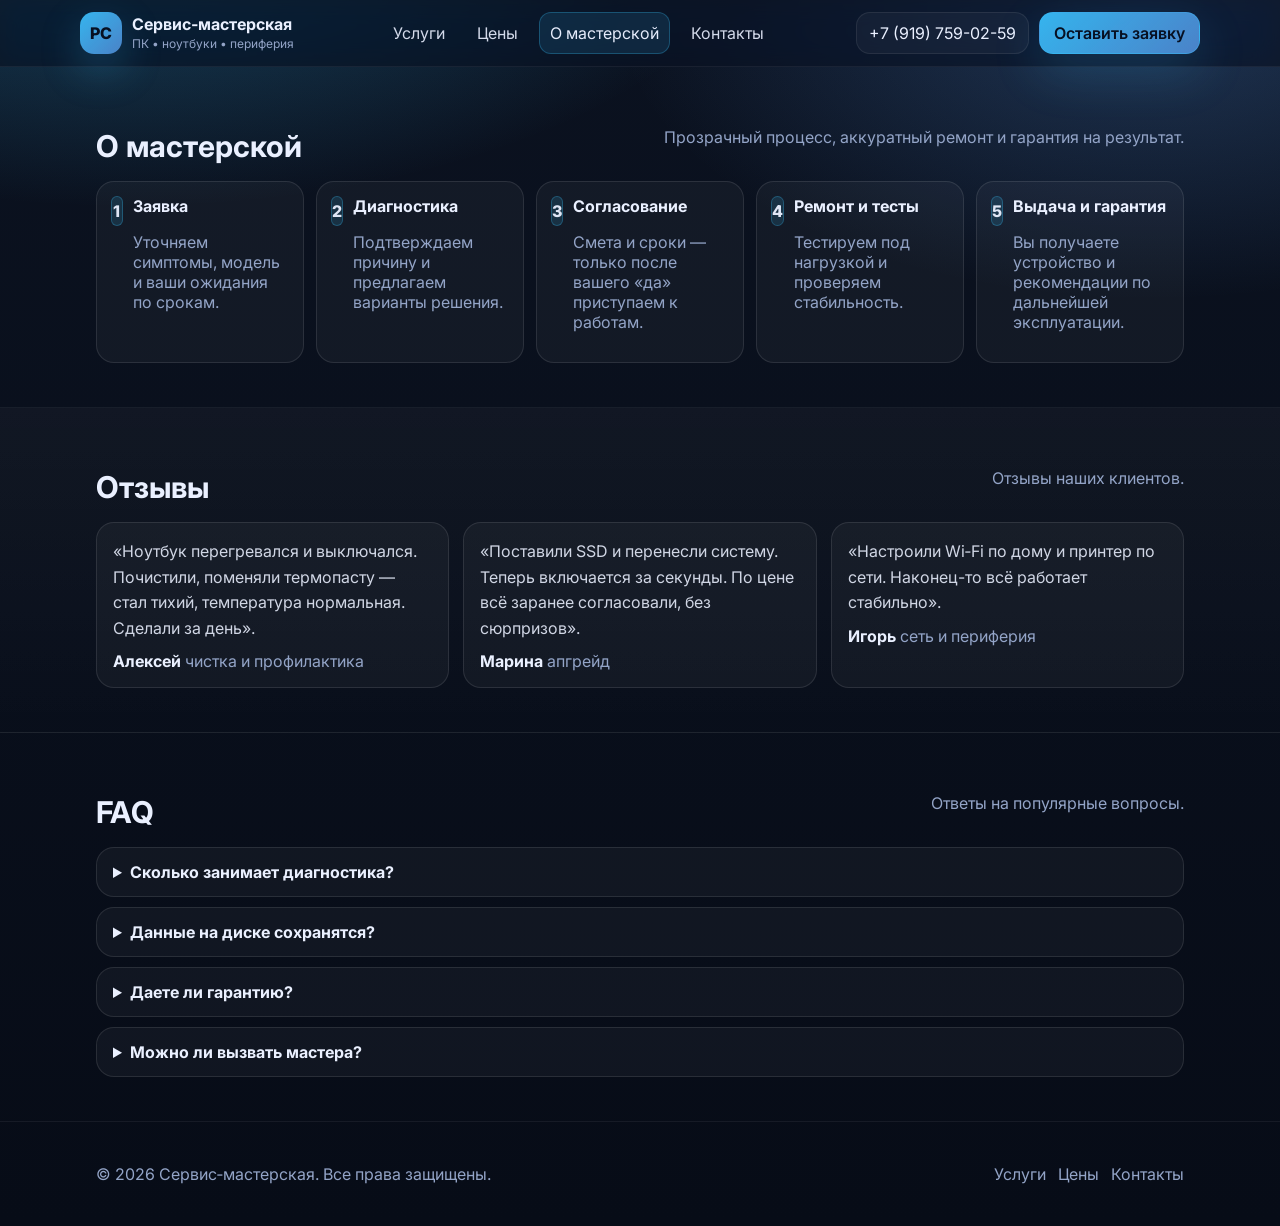
==== about.html @ a39e6612 "Add files via upload" ====
<!doctype html>
<html lang="ru" data-page="about">
  <head>
    <meta charset="UTF-8" />
    <meta name="viewport" content="width=device-width,initial-scale=1" />
    <meta name="theme-color" content="#0b1220" />

    <title>О мастерской — как мы работаем</title>
    <meta
      name="description"
      content="Как мы работаем: заявка, диагностика, согласование, ремонт, выдача и гарантия. Преимущества и ответы на частые вопросы."
    />

    <link rel="icon" href="data:image/svg+xml,%3Csvg xmlns='http://www.w3.org/2000/svg' viewBox='0 0 64 64'%3E%3Cpath fill='%2338bdf8' d='M10 14a6 6 0 0 1 6-6h32a6 6 0 0 1 6 6v22a6 6 0 0 1-6 6H35l-7 8-7-8H16a6 6 0 0 1-6-6V14Z'/%3E%3Cpath fill='%230b1220' d='M20 18h24a2 2 0 0 1 2 2v12a2 2 0 0 1-2 2H20a2 2 0 0 1-2-2V20a2 2 0 0 1 2-2Zm4 20h16v4H24v-4Z'/%3E%3C/svg%3E" />
    <link rel="preconnect" href="https://fonts.googleapis.com" />
    <link rel="preconnect" href="https://fonts.gstatic.com" crossorigin />
    <link
      href="https://fonts.googleapis.com/css2?family=Inter:wght@400;500;600;700&display=swap"
      rel="stylesheet"
    />
    <link rel="stylesheet" href="./assets/css/styles.css" />
  </head>
  <body>
    <a class="skip-link" href="#main">Перейти к содержимому</a>

    <header class="site-header" data-header>
      <div class="container header-inner">
        <a class="brand" href="./index.html" aria-label="На главную">
          <span class="brand-mark" aria-hidden="true">PC</span>
          <span class="brand-text">
            <span class="brand-name">Сервис‑мастерская</span>
            <span class="brand-sub">ПК • ноутбуки • периферия</span>
          </span>
        </a>

        <nav class="nav" aria-label="Основная навигация" data-nav>
          <a class="nav-link" href="./services.html" data-navlink="services">Услуги</a>
          <a class="nav-link" href="./prices.html" data-navlink="prices">Цены</a>
          <a class="nav-link" href="./about.html" data-navlink="about">О мастерской</a>
          <a class="nav-link" href="./contacts.html" data-navlink="contacts">Контакты</a>
        </nav>

        <div class="header-actions">
          <a class="chip" href="tel:+79197590259" data-phone>
            <span class="chip-label">Позвонить</span>
            <span class="chip-strong">+7 (919) 759-02-59</span>
          </a>
          <button class="btn btn-ghost burger" type="button" aria-label="Открыть меню" data-burger>
            <span class="burger-lines" aria-hidden="true"></span>
          </button>
          <a class="btn btn-primary" href="./contacts.html#request">Оставить заявку</a>
        </div>
      </div>
    </header>

    <main id="main">
      <section class="section">
        <div class="container">
          <div class="section-head">
            <h1 class="h2">О мастерской</h1>
            <p class="muted">Прозрачный процесс, аккуратный ремонт и гарантия на результат.</p>
          </div>

          <ol class="steps">
            <li class="step">
              <div class="step-num" aria-hidden="true">1</div>
              <div class="step-body">
                <h2 class="h4">Заявка</h2>
                <p class="muted">Уточняем симптомы, модель и ваши ожидания по срокам.</p>
              </div>
            </li>
            <li class="step">
              <div class="step-num" aria-hidden="true">2</div>
              <div class="step-body">
                <h2 class="h4">Диагностика</h2>
                <p class="muted">Подтверждаем причину и предлагаем варианты решения.</p>
              </div>
            </li>
            <li class="step">
              <div class="step-num" aria-hidden="true">3</div>
              <div class="step-body">
                <h2 class="h4">Согласование</h2>
                <p class="muted">Смета и сроки — только после вашего «да» приступаем к работам.</p>
              </div>
            </li>
            <li class="step">
              <div class="step-num" aria-hidden="true">4</div>
              <div class="step-body">
                <h2 class="h4">Ремонт и тесты</h2>
                <p class="muted">Тестируем под нагрузкой и проверяем стабильность.</p>
              </div>
            </li>
            <li class="step">
              <div class="step-num" aria-hidden="true">5</div>
              <div class="step-body">
                <h2 class="h4">Выдача и гарантия</h2>
                <p class="muted">Вы получаете устройство и рекомендации по дальнейшей эксплуатации.</p>
              </div>
            </li>
          </ol>
        </div>
      </section>

      <section class="section section-alt">
        <div class="container">
          <div class="section-head">
            <h2 class="h2">Отзывы</h2>
            <p class="muted">Отзывы наших клиентов.</p>
          </div>

          <div class="reviews">
            <figure class="review">
              <blockquote>
                «Ноутбук перегревался и выключался. Почистили, поменяли термопасту — стал тихий, температура
                нормальная. Сделали за день».
              </blockquote>
              <figcaption>
                <span class="review-name">Алексей</span>
                <span class="muted">чистка и профилактика</span>
              </figcaption>
            </figure>

            <figure class="review">
              <blockquote>
                «Поставили SSD и перенесли систему. Теперь включается за секунды. По цене всё заранее
                согласовали, без сюрпризов».
              </blockquote>
              <figcaption>
                <span class="review-name">Марина</span>
                <span class="muted">апгрейд</span>
              </figcaption>
            </figure>

            <figure class="review">
              <blockquote>
                «Настроили Wi‑Fi по дому и принтер по сети. Наконец-то всё работает стабильно».
              </blockquote>
              <figcaption>
                <span class="review-name">Игорь</span>
                <span class="muted">сеть и периферия</span>
              </figcaption>
            </figure>
          </div>
        </div>
      </section>

      <section class="section">
        <div class="container">
          <div class="section-head">
            <h2 class="h2">FAQ</h2>
            <p class="muted">Ответы на популярные вопросы.</p>
          </div>

          <div class="faq">
            <details class="faq-item">
              <summary>Сколько занимает диагностика?</summary>
              <p class="muted">
                Обычно от 15 минут до 1 дня — зависит от симптомов и очереди. Срочные случаи стараемся
                разбирать в день обращения.
              </p>
            </details>
            <details class="faq-item">
              <summary>Данные на диске сохранятся?</summary>
              <p class="muted">
                Если это возможно, мы сохраняем данные. При риске потери заранее предупреждаем и предлагаем
                резервное копирование/восстановление.
              </p>
            </details>
            <details class="faq-item">
              <summary>Даете ли гарантию?</summary>
              <p class="muted">
                Да — на работы и установленные комплектующие. Срок зависит от типа ремонта и деталей.
              </p>
            </details>
            <details class="faq-item">
              <summary>Можно ли вызвать мастера?</summary>
              <p class="muted">
                Да, по городу и ближайшим районам. Часто выезд помогает для настройки сети, принтера,
                «не грузится Windows» и т. п.
              </p>
            </details>
          </div>
        </div>
      </section>
    </main>

    <footer class="site-footer">
      <div class="container footer-inner">
        <p class="muted">© <span data-year></span> Сервис‑мастерская. Все права защищены.</p>
        <div class="footer-links">
          <a class="muted" href="./services.html">Услуги</a>
          <a class="muted" href="./prices.html">Цены</a>
          <a class="muted" href="./contacts.html">Контакты</a>
        </div>
      </div>
    </footer>

    <script src="./assets/js/main.js" defer></script>
  </body>
</html>
---- assets/css/styles.css ----
:root{
  --bg:#0b1220;
  --bg2:#0f1b33;
  --card:#111c33;
  --muted:#93a4c7;
  --text:#eaf0ff;
  --line:rgba(255,255,255,.10);
  --shadow:0 20px 60px rgba(0,0,0,.45);
  --primary:#38bdf8;
  --primary2:#60a5fa;
  --radius:18px;
  --radius2:24px;
  --max:1120px;
}

*{box-sizing:border-box}
html{scroll-behavior:smooth}
body{
  margin:0;
  font-family:Inter,system-ui,-apple-system,Segoe UI,Roboto,Arial,"Noto Sans",sans-serif;
  color:var(--text);
  min-height:100vh;
  display:flex;
  flex-direction:column;
  background:
    radial-gradient(1200px 600px at 10% -10%, rgba(56,189,248,.35), transparent 55%),
    radial-gradient(900px 500px at 90% 0%, rgba(96,165,250,.25), transparent 60%),
    linear-gradient(180deg, var(--bg) 0%, #070c17 100%);
}

main{flex:1 0 auto}

a{color:inherit}
.muted{color:var(--muted)}
.tiny{font-size:12px}
.maxw-720{max-width:720px}

.container{
  width:100%;
  max-width:var(--max);
  margin:0 auto;
  padding:0 16px;
}

.skip-link{
  position:absolute;
  left:-9999px;
  top:12px;
  background:#fff;
  color:#000;
  padding:10px 12px;
  border-radius:12px;
  z-index:9999;
}
.skip-link:focus{left:12px}

.site-header{
  position:sticky;
  top:0;
  z-index:50;
  backdrop-filter:saturate(160%) blur(12px);
  background:rgba(11,18,32,.65);
  border-bottom:1px solid rgba(255,255,255,.06);
}
.header-inner{
  display:flex;
  align-items:center;
  justify-content:space-between;
  gap:12px;
  padding:12px 0;
}

.brand{
  display:flex;
  align-items:center;
  gap:10px;
  text-decoration:none;
  min-width:220px;
}
.brand-mark{
  width:42px;
  height:42px;
  display:grid;
  place-items:center;
  border-radius:14px;
  background:linear-gradient(135deg, rgba(56,189,248,.95), rgba(96,165,250,.75));
  color:#071022;
  font-weight:800;
  letter-spacing:.5px;
  box-shadow:0 16px 40px rgba(56,189,248,.25);
}
.brand-text{display:flex;flex-direction:column;line-height:1.1}
.brand-name{font-weight:700}
.brand-sub{font-size:12px;color:var(--muted);margin-top:4px}

.nav{
  display:flex;
  gap:10px;
  align-items:center;
}
.nav-link{
  text-decoration:none;
  color:rgba(234,240,255,.9);
  padding:10px 10px;
  border-radius:12px;
  border:1px solid transparent;
}
.nav-link:hover{
  background:rgba(255,255,255,.04);
  border-color:rgba(255,255,255,.06);
}
.nav-link.is-active,
.nav-link[aria-current="page"]{
  background:rgba(56,189,248,.12);
  border-color:rgba(56,189,248,.28);
  color:rgba(234,240,255,.98);
}

.header-actions{
  display:flex;
  align-items:center;
  gap:10px;
}

.chip{
  text-decoration:none;
  display:flex;
  flex-direction:column;
  gap:2px;
  padding:10px 12px;
  border-radius:14px;
  background:rgba(255,255,255,.04);
  border:1px solid rgba(255,255,255,.08);
}
.chip-label{font-size:12px;color:var(--muted)}
.chip-strong{font-weight:700}

.btn{
  display:inline-flex;
  align-items:center;
  justify-content:center;
  gap:10px;
  padding:10px 14px;
  border-radius:14px;
  border:1px solid rgba(255,255,255,.10);
  text-decoration:none;
  background:rgba(255,255,255,.04);
  color:var(--text);
  cursor:pointer;
  font-weight:600;
}
.btn:hover{background:rgba(255,255,255,.06)}
.btn:active{transform:translateY(1px)}
.btn-primary{
  border-color:rgba(56,189,248,.35);
  background:linear-gradient(135deg, rgba(56,189,248,.95), rgba(96,165,250,.75));
  color:#071022;
  box-shadow:0 18px 50px rgba(56,189,248,.18);
}
.btn-primary:hover{filter:saturate(1.05) brightness(1.02)}
.btn-secondary{
  border-color:rgba(96,165,250,.35);
  background:rgba(96,165,250,.10);
}
.btn-ghost{
  background:transparent;
  border-color:rgba(255,255,255,.14);
}
.btn-lg{padding:12px 16px;border-radius:16px}

.burger{display:none}
.burger-lines{
  width:20px;height:14px;display:block;position:relative;
}
.burger-lines:before,
.burger-lines:after{
  content:"";
  position:absolute;left:0;right:0;height:2px;border-radius:2px;
  background:rgba(234,240,255,.92);
}
.burger-lines:before{top:0;box-shadow:0 6px 0 rgba(234,240,255,.92)}
.burger-lines:after{bottom:0}

.hero{padding:42px 0 26px}
.hero-grid{
  display:grid;
  grid-template-columns:1.2fr .8fr;
  gap:22px;
  align-items:start;
}
.hero-min{
  padding:56px 0 26px;
}
.hero-min .hero-grid{
  grid-template-columns:1fr;
  gap:18px;
  align-items:center;
}
.hero-min .hero-copy{
  max-width:820px;
}
.hero-min .badge{margin-bottom:16px}
.hero-min .hero-cta{margin-bottom:16px}

.quick-actions{
  display:flex;
  flex-wrap:wrap;
  gap:10px;
  margin-top:8px;
}
.quick-actions .btn{
  padding:12px 16px;
  border-radius:16px;
}

.mini{
  display:grid;
  grid-template-columns:repeat(3, minmax(0, 1fr));
  gap:12px;
  margin-top:18px;
}
.mini .card{
  padding:14px;
  background:rgba(255,255,255,.035);
}
.mini strong{display:block;margin-bottom:6px}
.badge{
  display:inline-flex;
  align-items:center;
  gap:10px;
  padding:8px 12px;
  border-radius:999px;
  background:rgba(255,255,255,.04);
  border:1px solid rgba(255,255,255,.08);
  color:rgba(234,240,255,.92);
  margin:0 0 14px;
}
.badge-dot{
  width:9px;height:9px;border-radius:99px;
  background:linear-gradient(135deg, var(--primary), var(--primary2));
  box-shadow:0 0 0 4px rgba(56,189,248,.18);
}

.h1{font-size:42px;line-height:1.06;margin:0 0 14px;letter-spacing:-.02em}
.h2{font-size:30px;line-height:1.15;margin:0}
.h3{font-size:20px;margin:0}
.h4{font-size:16px;margin:0}
.lead{font-size:16px;line-height:1.6;color:rgba(234,240,255,.86);margin:0 0 18px}

.hero-cta{display:flex;gap:12px;flex-wrap:wrap;margin:0 0 18px}
.hero-points{
  margin:0;
  padding:0 0 0 18px;
  color:rgba(234,240,255,.86);
  line-height:1.6;
}

.hero-card{
  border-radius:var(--radius2);
  background:
    radial-gradient(600px 220px at 20% 0%, rgba(56,189,248,.18), transparent 55%),
    rgba(255,255,255,.04);
  border:1px solid rgba(255,255,255,.10);
  box-shadow:var(--shadow);
  overflow:hidden;
}
.hero-card-top{padding:18px 18px 0}
.form{padding:16px 18px 18px;display:flex;flex-direction:column;gap:12px}
.field{display:flex;flex-direction:column;gap:6px}
.field-label{font-size:12px;color:var(--muted)}
.input{
  width:100%;
  padding:12px 12px;
  border-radius:14px;
  border:1px solid rgba(255,255,255,.12);
  background:rgba(11,18,32,.55);
  color:var(--text);
  outline:none;
}
.input:focus{
  border-color:rgba(56,189,248,.55);
  box-shadow:0 0 0 4px rgba(56,189,248,.14);
}
.textarea{resize:vertical;min-height:96px}
.form-note{margin:0;font-size:12px}
.form-status{margin:0;font-size:13px;min-height:18px}

.section{padding:44px 0}
.section-alt{
  background:linear-gradient(180deg, rgba(255,255,255,.03), rgba(255,255,255,0));
  border-top:1px solid rgba(255,255,255,.06);
  border-bottom:1px solid rgba(255,255,255,.06);
}
.section-head{
  display:flex;
  align-items:flex-end;
  justify-content:space-between;
  gap:16px;
  margin-bottom:18px;
}

/* Точечная подстройка подзаголовка в секции сборки на главной */
.sb-sub{transform:translateX(18px)}

.cards{
  display:grid;
  grid-template-columns:repeat(3, minmax(0, 1fr));
  gap:14px;
}
.card{
  padding:16px;
  border-radius:var(--radius);
  background:rgba(255,255,255,.04);
  border:1px solid rgba(255,255,255,.10);
}
.card:hover{
  background:rgba(255,255,255,.055);
  border-color:rgba(255,255,255,.14);
}
.card--span-3{
  grid-column:1 / -1;
}
.list{margin:10px 0 0;padding:0 0 0 18px;color:rgba(234,240,255,.86);line-height:1.55}

.price-grid{
  display:grid;
  grid-template-columns:repeat(3, minmax(0, 1fr));
  gap:14px;
}
.price{
  padding:16px;
  border-radius:var(--radius);
  background:rgba(17,28,51,.55);
  border:1px solid rgba(255,255,255,.10);
}
.price-top{display:flex;align-items:baseline;justify-content:space-between;gap:10px}
.price-value{
  margin:0;
  font-weight:800;
  letter-spacing:-.01em;
  color:rgba(234,240,255,.95);
}

.cta-row{
  margin-top:16px;
  padding:14px;
  border-radius:var(--radius);
  background:rgba(255,255,255,.03);
  border:1px solid rgba(255,255,255,.08);
  display:flex;
  align-items:center;
  justify-content:space-between;
  gap:12px;
}
.cta-box p{margin:6px 0 0}

.steps{
  list-style:none;
  margin:0;
  padding:0;
  display:grid;
  grid-template-columns:repeat(5, minmax(0, 1fr));
  gap:12px;
}
.step{
  border-radius:var(--radius);
  background:rgba(255,255,255,.04);
  border:1px solid rgba(255,255,255,.10);
  padding:14px;
  display:flex;
  gap:10px;
}
.step-num{
  width:30px;height:30px;border-radius:12px;
  display:grid;place-items:center;
  background:rgba(56,189,248,.14);
  border:1px solid rgba(56,189,248,.28);
  color:rgba(234,240,255,.95);
  font-weight:800;
}

.reviews{
  display:grid;
  grid-template-columns:repeat(3, minmax(0, 1fr));
  gap:14px;
}
.review{
  margin:0;
  padding:16px;
  border-radius:var(--radius);
  background:rgba(255,255,255,.04);
  border:1px solid rgba(255,255,255,.10);
}
.review blockquote{margin:0 0 10px;color:rgba(234,240,255,.88);line-height:1.6}
.review-name{font-weight:700}

.faq{display:grid;grid-template-columns:1fr;gap:10px}
.faq-item{
  border-radius:var(--radius);
  border:1px solid rgba(255,255,255,.10);
  background:rgba(255,255,255,.04);
  padding:14px 16px;
}
.faq-item summary{cursor:pointer;font-weight:700}
.faq-item p{margin:10px 0 0;line-height:1.6}

.contact-grid{
  display:grid;
  grid-template-columns:1fr 1fr;
  gap:14px;
}
.contact-card{
  border-radius:var(--radius2);
  background:rgba(255,255,255,.04);
  border:1px solid rgba(255,255,255,.10);
  padding:16px;
}
.contact-list{display:flex;flex-direction:column;gap:8px;margin-top:10px}
.contact-link{text-decoration:none}
.contact-link:hover{text-decoration:underline}
.contact-card--stack{display:flex;flex-direction:column}
.contact-address{margin:12px 0 0}
.contact-card--stack .contact-address{margin-top:auto;padding-top:14px}
.contact-actions{display:flex;gap:10px;flex-wrap:wrap;margin-top:14px}

.site-footer{
  padding:26px 0;
  border-top:1px solid rgba(255,255,255,.06);
}
.footer-inner{
  display:flex;
  align-items:center;
  justify-content:space-between;
  gap:12px;
  flex-wrap:wrap;
}
.footer-links{display:flex;gap:12px}
.footer-links a{text-decoration:none}
.footer-links a:hover{text-decoration:underline}

/* Mobile */
@media (max-width: 980px){
  .hero-grid{grid-template-columns:1fr}
  .cards,.price-grid,.reviews{grid-template-columns:repeat(2, minmax(0, 1fr))}
  .steps{grid-template-columns:repeat(2, minmax(0, 1fr))}
  .contact-grid{grid-template-columns:1fr}
  .brand{min-width:auto}
  .mini{grid-template-columns:repeat(2, minmax(0, 1fr))}
}

@media (max-width: 720px){
  .h1{font-size:32px}
  .section-head{flex-direction:column;align-items:flex-start}
  .sb-sub{transform:none}
  .chip{display:none}
  .burger{display:inline-flex}
  .nav{
    position:fixed;
    inset:64px 12px auto 12px;
    padding:12px;
    border-radius:18px;
    background:rgba(11,18,32,.92);
    border:1px solid rgba(255,255,255,.10);
    box-shadow:var(--shadow);
    display:none;
    flex-direction:column;
    align-items:stretch;
  }
  .nav.is-open{display:flex}
  .nav-link{padding:12px 12px}
  .cards,.price-grid,.reviews{grid-template-columns:1fr}
  .steps{grid-template-columns:1fr}
  .cta-row{flex-direction:column;align-items:stretch}
  .mini{grid-template-columns:1fr}
}
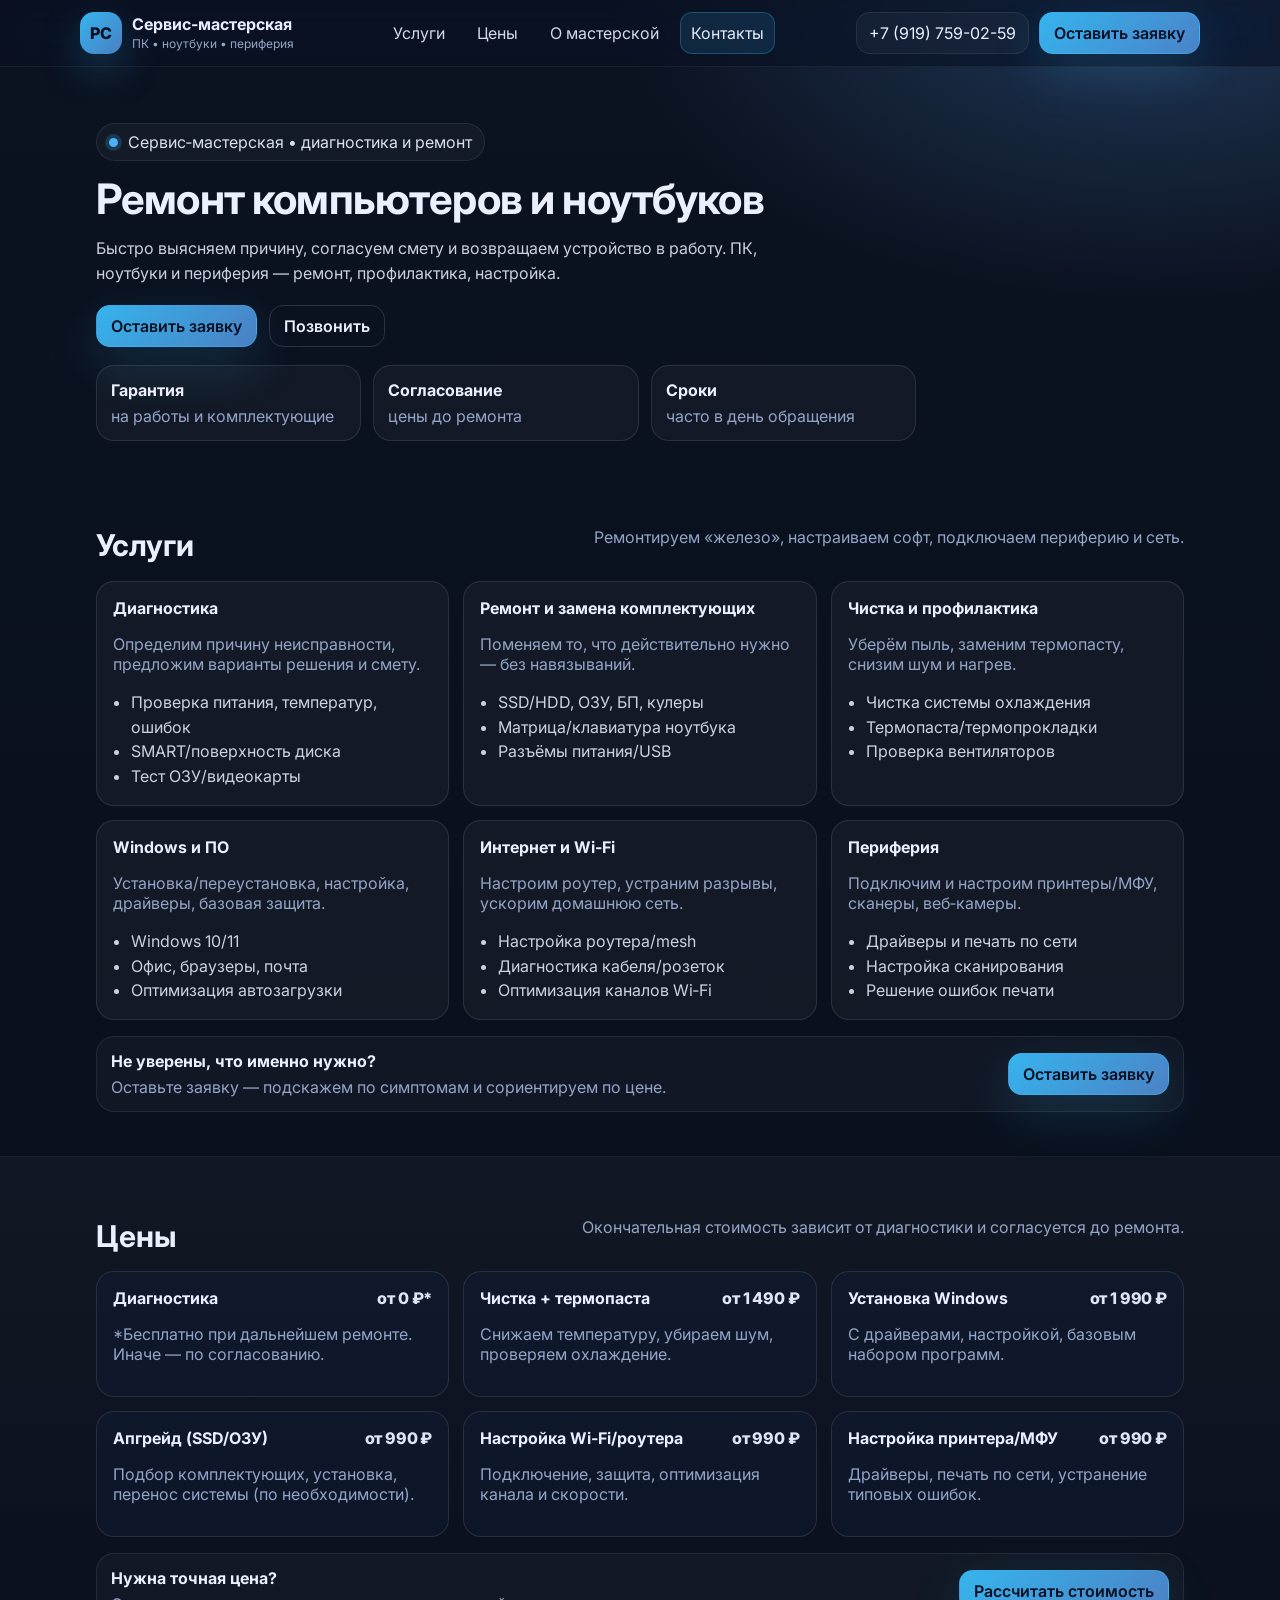
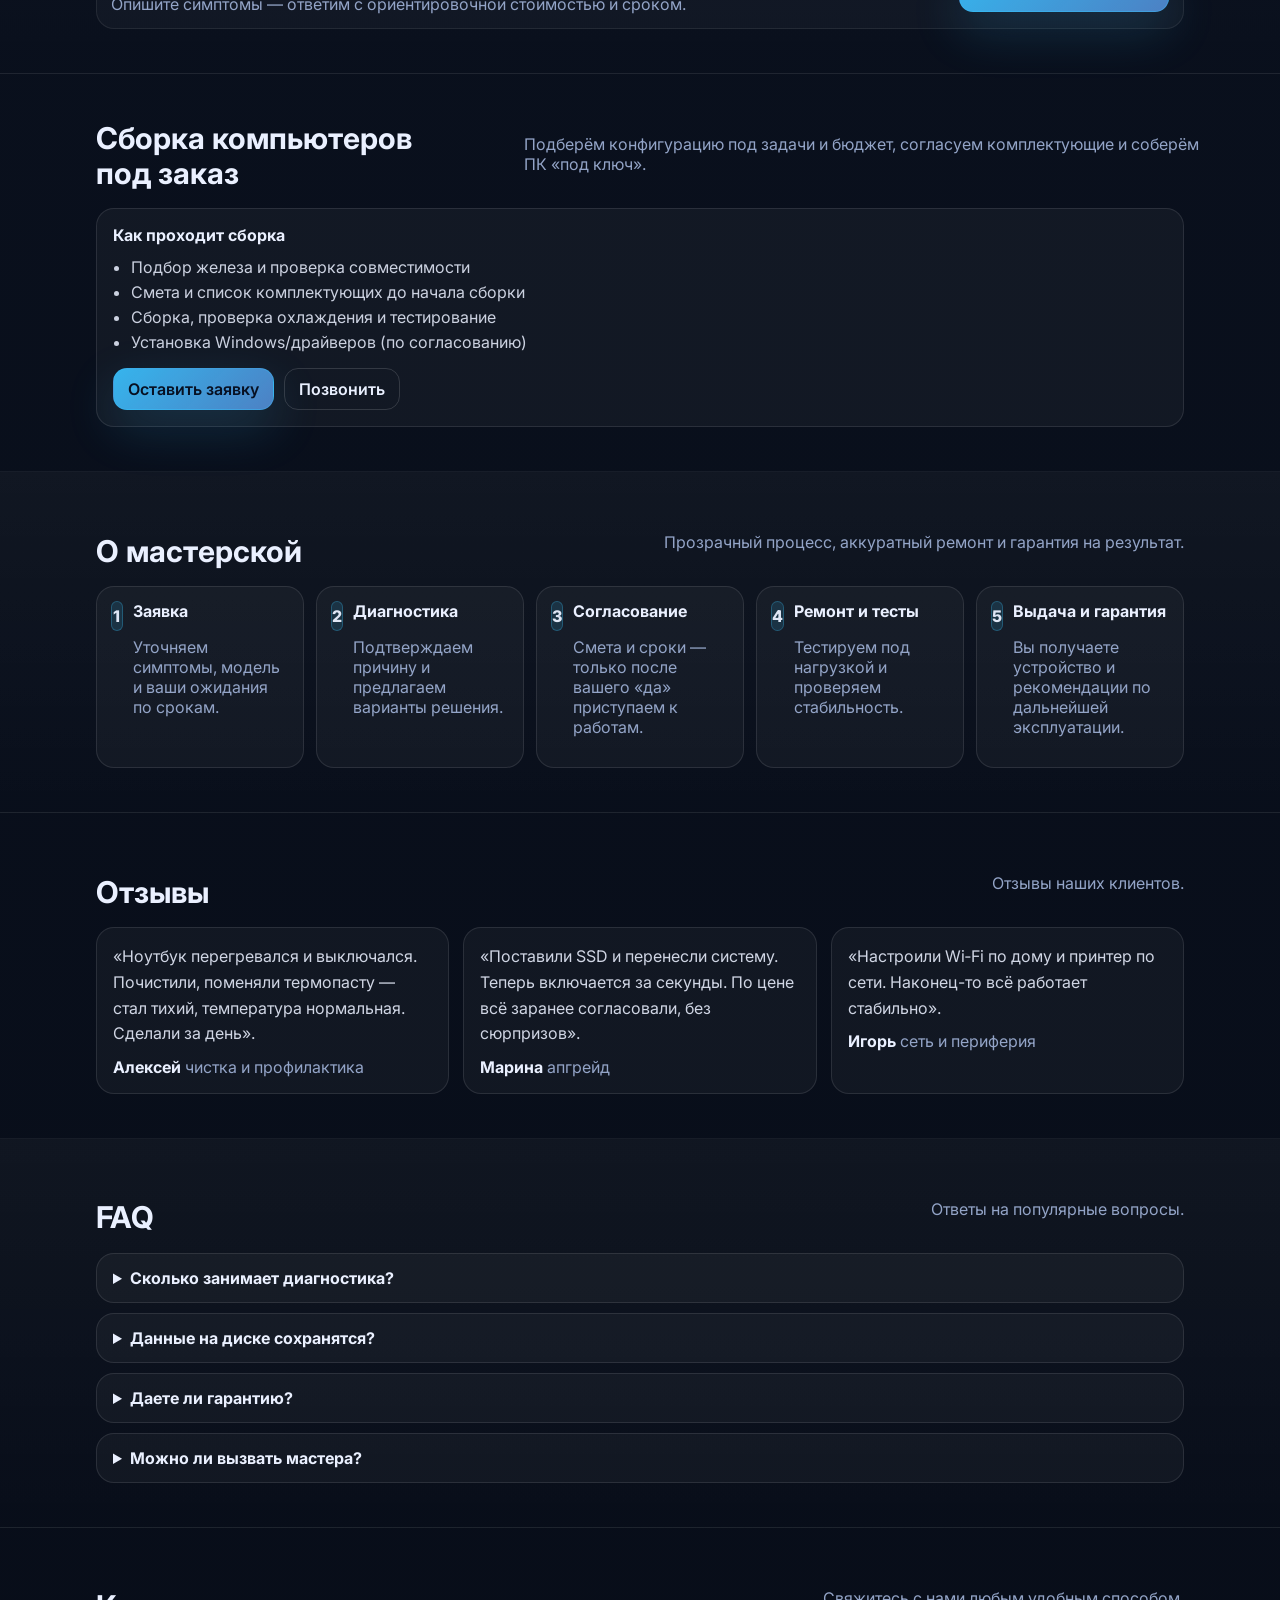
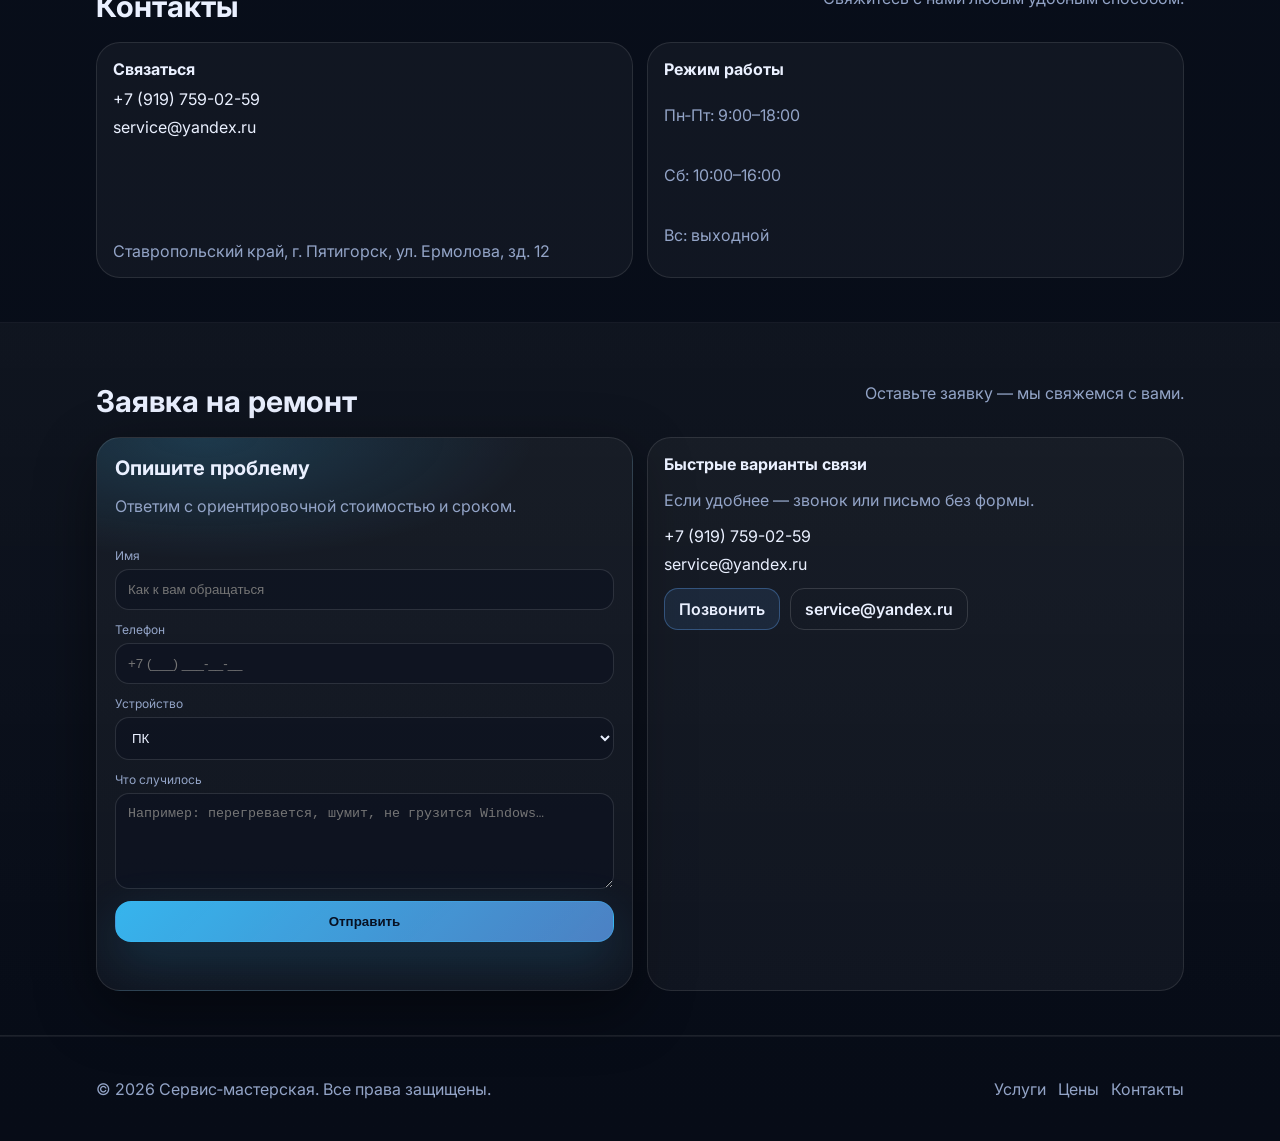
==== commit 2db79f0f: "Add files via upload" ====
--- a/about.html
+++ b/about.html
@@ -1,201 +1,13 @@
 <!doctype html>
-<html lang="ru" data-page="about">
+<html lang="ru">
   <head>
     <meta charset="UTF-8" />
-    <meta name="viewport" content="width=device-width,initial-scale=1" />
-    <meta name="theme-color" content="#0b1220" />
-
-    <title>О мастерской — как мы работаем</title>
-    <meta
-      name="description"
-      content="Как мы работаем: заявка, диагностика, согласование, ремонт, выдача и гарантия. Преимущества и ответы на частые вопросы."
-    />
-
-    <link rel="icon" href="data:image/svg+xml,%3Csvg xmlns='http://www.w3.org/2000/svg' viewBox='0 0 64 64'%3E%3Cpath fill='%2338bdf8' d='M10 14a6 6 0 0 1 6-6h32a6 6 0 0 1 6 6v22a6 6 0 0 1-6 6H35l-7 8-7-8H16a6 6 0 0 1-6-6V14Z'/%3E%3Cpath fill='%230b1220' d='M20 18h24a2 2 0 0 1 2 2v12a2 2 0 0 1-2 2H20a2 2 0 0 1-2-2V20a2 2 0 0 1 2-2Zm4 20h16v4H24v-4Z'/%3E%3C/svg%3E" />
-    <link rel="preconnect" href="https://fonts.googleapis.com" />
-    <link rel="preconnect" href="https://fonts.gstatic.com" crossorigin />
-    <link
-      href="https://fonts.googleapis.com/css2?family=Inter:wght@400;500;600;700&display=swap"
-      rel="stylesheet"
-    />
-    <link rel="stylesheet" href="./assets/css/styles.css" />
+    <meta http-equiv="refresh" content="0; url=./index.html#about" />
+    <link rel="canonical" href="./index.html#about" />
+    <title>Перенаправление…</title>
+    <script>location.replace("./index.html#about");</script>
   </head>
   <body>
-    <a class="skip-link" href="#main">Перейти к содержимому</a>
-
-    <header class="site-header" data-header>
-      <div class="container header-inner">
-        <a class="brand" href="./index.html" aria-label="На главную">
-          <span class="brand-mark" aria-hidden="true">PC</span>
-          <span class="brand-text">
-            <span class="brand-name">Сервис‑мастерская</span>
-            <span class="brand-sub">ПК • ноутбуки • периферия</span>
-          </span>
-        </a>
-
-        <nav class="nav" aria-label="Основная навигация" data-nav>
-          <a class="nav-link" href="./services.html" data-navlink="services">Услуги</a>
-          <a class="nav-link" href="./prices.html" data-navlink="prices">Цены</a>
-          <a class="nav-link" href="./about.html" data-navlink="about">О мастерской</a>
-          <a class="nav-link" href="./contacts.html" data-navlink="contacts">Контакты</a>
-        </nav>
-
-        <div class="header-actions">
-          <a class="chip" href="tel:+79197590259" data-phone>
-            <span class="chip-label">Позвонить</span>
-            <span class="chip-strong">+7 (919) 759-02-59</span>
-          </a>
-          <button class="btn btn-ghost burger" type="button" aria-label="Открыть меню" data-burger>
-            <span class="burger-lines" aria-hidden="true"></span>
-          </button>
-          <a class="btn btn-primary" href="./contacts.html#request">Оставить заявку</a>
-        </div>
-      </div>
-    </header>
-
-    <main id="main">
-      <section class="section">
-        <div class="container">
-          <div class="section-head">
-            <h1 class="h2">О мастерской</h1>
-            <p class="muted">Прозрачный процесс, аккуратный ремонт и гарантия на результат.</p>
-          </div>
-
-          <ol class="steps">
-            <li class="step">
-              <div class="step-num" aria-hidden="true">1</div>
-              <div class="step-body">
-                <h2 class="h4">Заявка</h2>
-                <p class="muted">Уточняем симптомы, модель и ваши ожидания по срокам.</p>
-              </div>
-            </li>
-            <li class="step">
-              <div class="step-num" aria-hidden="true">2</div>
-              <div class="step-body">
-                <h2 class="h4">Диагностика</h2>
-                <p class="muted">Подтверждаем причину и предлагаем варианты решения.</p>
-              </div>
-            </li>
-            <li class="step">
-              <div class="step-num" aria-hidden="true">3</div>
-              <div class="step-body">
-                <h2 class="h4">Согласование</h2>
-                <p class="muted">Смета и сроки — только после вашего «да» приступаем к работам.</p>
-              </div>
-            </li>
-            <li class="step">
-              <div class="step-num" aria-hidden="true">4</div>
-              <div class="step-body">
-                <h2 class="h4">Ремонт и тесты</h2>
-                <p class="muted">Тестируем под нагрузкой и проверяем стабильность.</p>
-              </div>
-            </li>
-            <li class="step">
-              <div class="step-num" aria-hidden="true">5</div>
-              <div class="step-body">
-                <h2 class="h4">Выдача и гарантия</h2>
-                <p class="muted">Вы получаете устройство и рекомендации по дальнейшей эксплуатации.</p>
-              </div>
-            </li>
-          </ol>
-        </div>
-      </section>
-
-      <section class="section section-alt">
-        <div class="container">
-          <div class="section-head">
-            <h2 class="h2">Отзывы</h2>
-            <p class="muted">Отзывы наших клиентов.</p>
-          </div>
-
-          <div class="reviews">
-            <figure class="review">
-              <blockquote>
-                «Ноутбук перегревался и выключался. Почистили, поменяли термопасту — стал тихий, температура
-                нормальная. Сделали за день».
-              </blockquote>
-              <figcaption>
-                <span class="review-name">Алексей</span>
-                <span class="muted">чистка и профилактика</span>
-              </figcaption>
-            </figure>
-
-            <figure class="review">
-              <blockquote>
-                «Поставили SSD и перенесли систему. Теперь включается за секунды. По цене всё заранее
-                согласовали, без сюрпризов».
-              </blockquote>
-              <figcaption>
-                <span class="review-name">Марина</span>
-                <span class="muted">апгрейд</span>
-              </figcaption>
-            </figure>
-
-            <figure class="review">
-              <blockquote>
-                «Настроили Wi‑Fi по дому и принтер по сети. Наконец-то всё работает стабильно».
-              </blockquote>
-              <figcaption>
-                <span class="review-name">Игорь</span>
-                <span class="muted">сеть и периферия</span>
-              </figcaption>
-            </figure>
-          </div>
-        </div>
-      </section>
-
-      <section class="section">
-        <div class="container">
-          <div class="section-head">
-            <h2 class="h2">FAQ</h2>
-            <p class="muted">Ответы на популярные вопросы.</p>
-          </div>
-
-          <div class="faq">
-            <details class="faq-item">
-              <summary>Сколько занимает диагностика?</summary>
-              <p class="muted">
-                Обычно от 15 минут до 1 дня — зависит от симптомов и очереди. Срочные случаи стараемся
-                разбирать в день обращения.
-              </p>
-            </details>
-            <details class="faq-item">
-              <summary>Данные на диске сохранятся?</summary>
-              <p class="muted">
-                Если это возможно, мы сохраняем данные. При риске потери заранее предупреждаем и предлагаем
-                резервное копирование/восстановление.
-              </p>
-            </details>
-            <details class="faq-item">
-              <summary>Даете ли гарантию?</summary>
-              <p class="muted">
-                Да — на работы и установленные комплектующие. Срок зависит от типа ремонта и деталей.
-              </p>
-            </details>
-            <details class="faq-item">
-              <summary>Можно ли вызвать мастера?</summary>
-              <p class="muted">
-                Да, по городу и ближайшим районам. Часто выезд помогает для настройки сети, принтера,
-                «не грузится Windows» и т. п.
-              </p>
-            </details>
-          </div>
-        </div>
-      </section>
-    </main>
-
-    <footer class="site-footer">
-      <div class="container footer-inner">
-        <p class="muted">© <span data-year></span> Сервис‑мастерская. Все права защищены.</p>
-        <div class="footer-links">
-          <a class="muted" href="./services.html">Услуги</a>
-          <a class="muted" href="./prices.html">Цены</a>
-          <a class="muted" href="./contacts.html">Контакты</a>
-        </div>
-      </div>
-    </footer>
-
-    <script src="./assets/js/main.js" defer></script>
+    <p><a href="./index.html#about">Перейти к разделу «О мастерской»</a></p>
   </body>
 </html>
-
